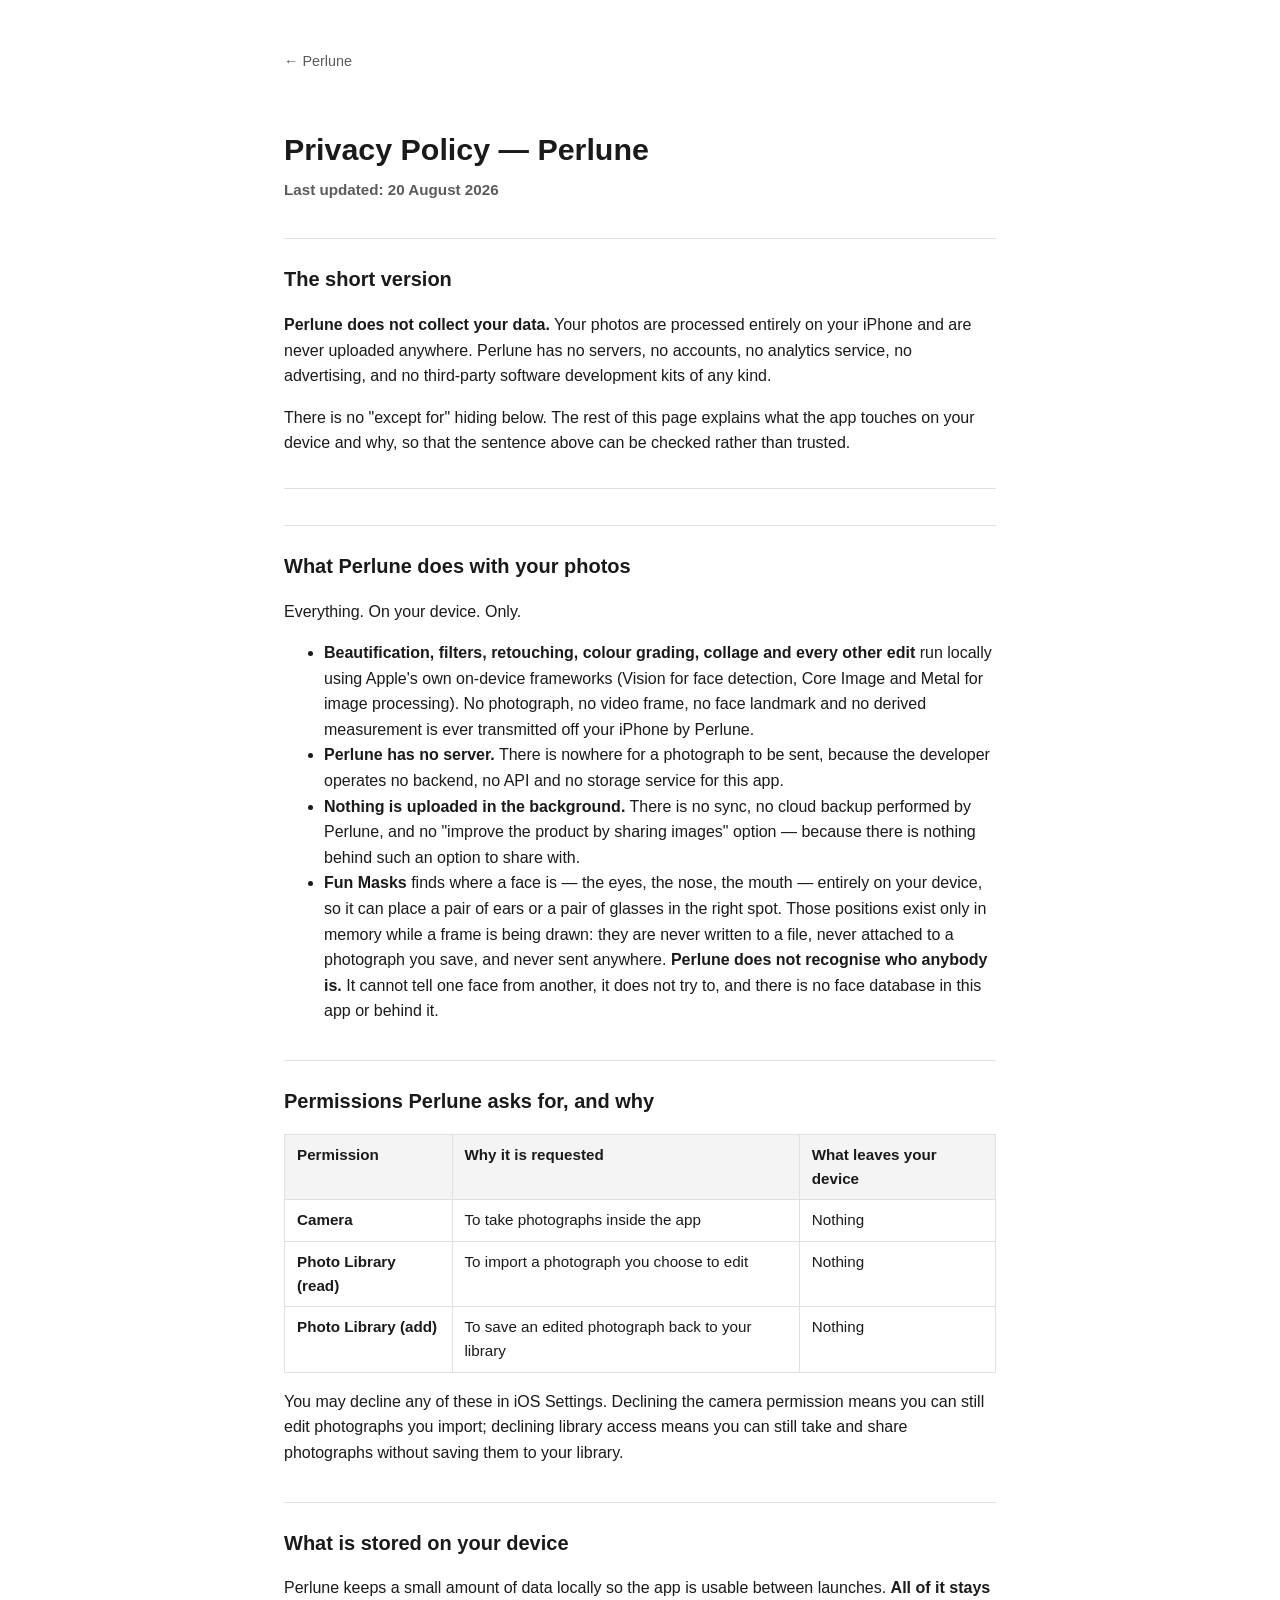
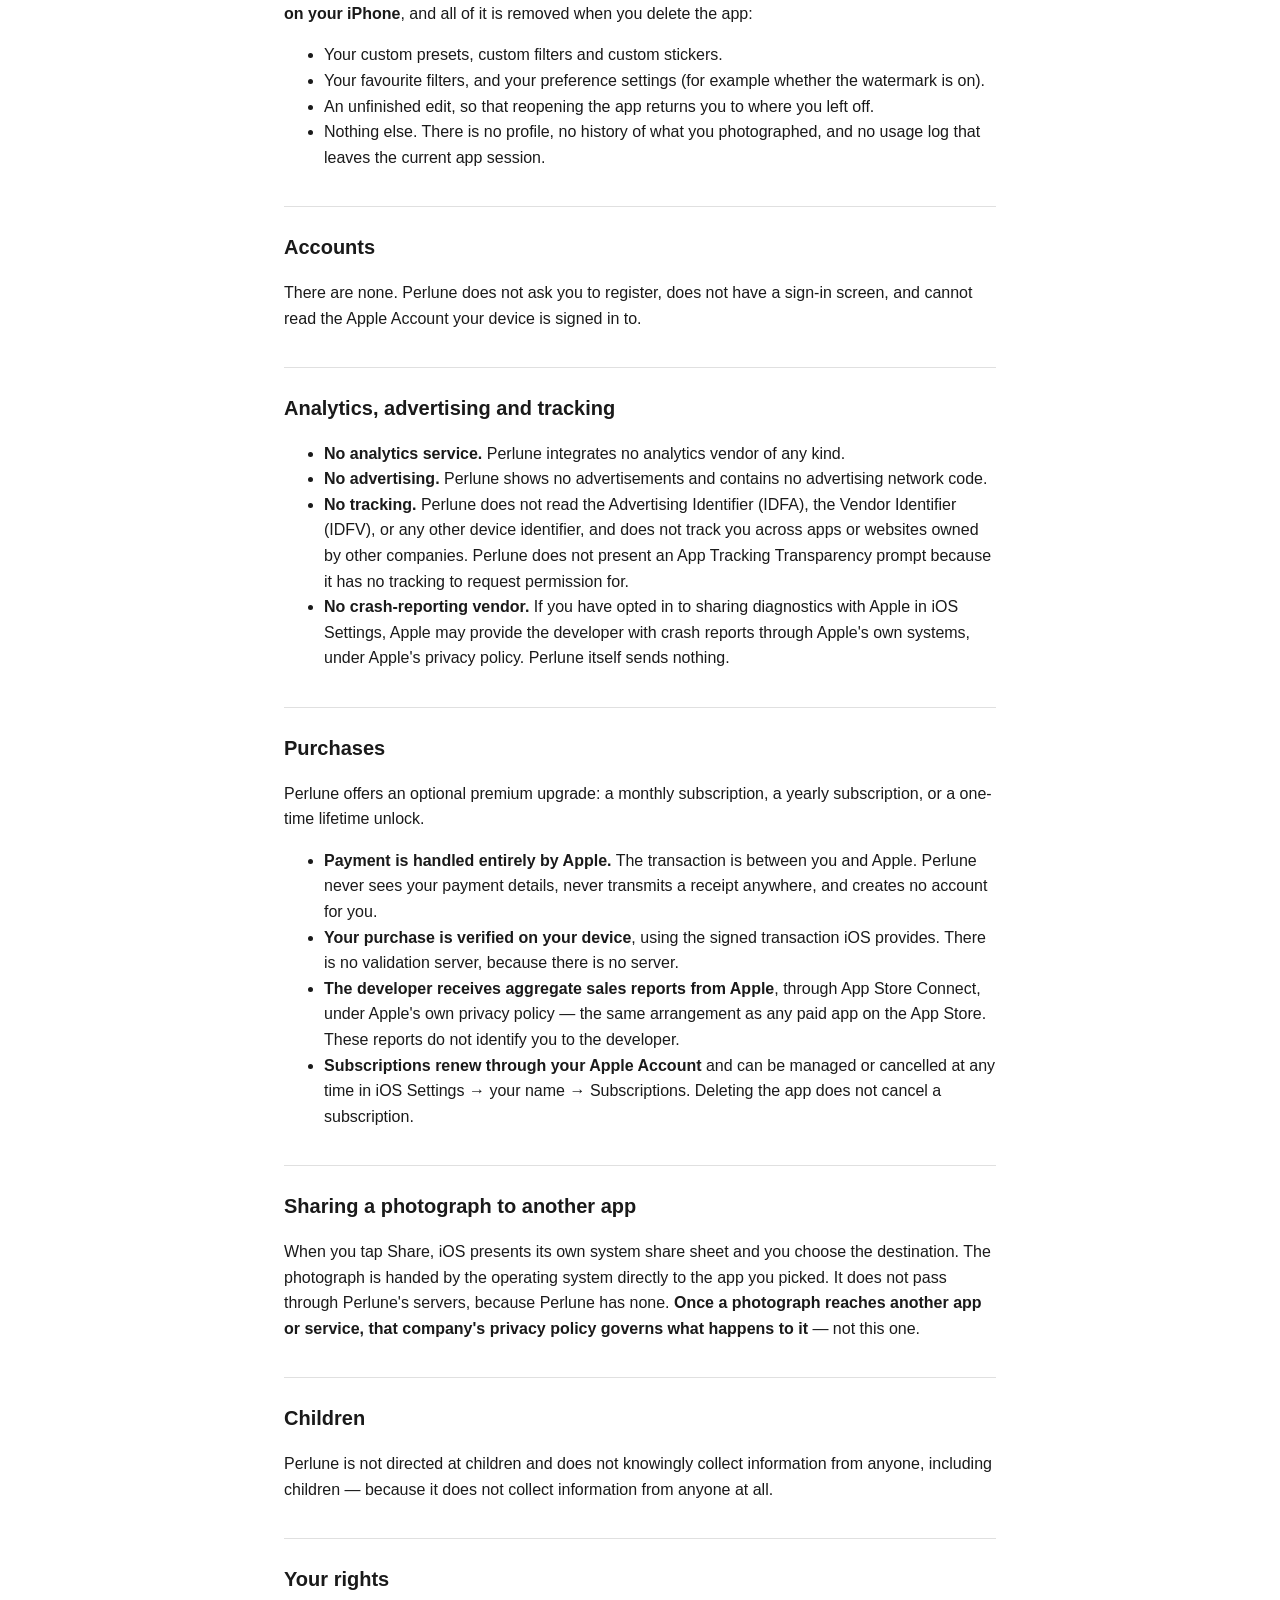
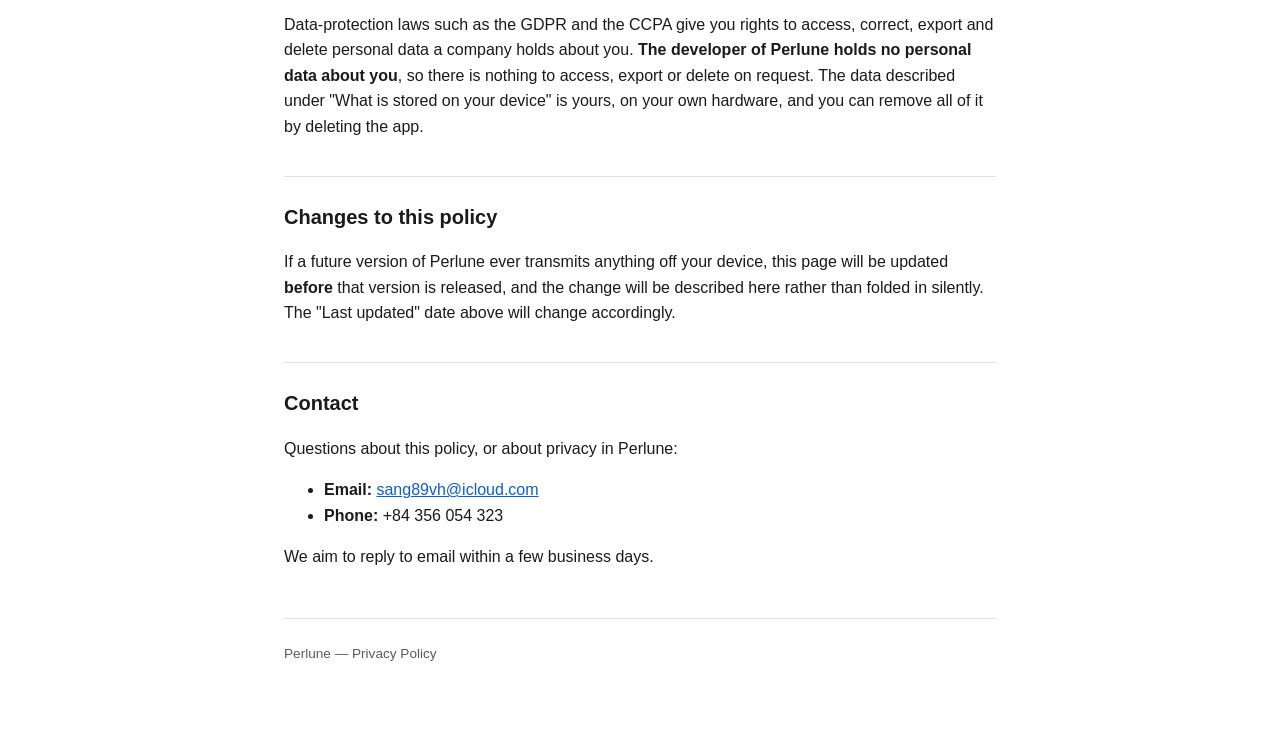
==== privacy-policy.html @ f5c7ffeb "Perlune privacy policy and support pages Static pages for App Store Connect's required Privacy Polic" ====
<!doctype html>
<html lang="en">
<head>
<meta charset="utf-8">
<meta name="viewport" content="width=device-width, initial-scale=1">
<title>Privacy Policy — Perlune</title>
<link rel="stylesheet" href="style.css">
</head>
<body>
<div class="page">
<a class="home-link" href="index.html">&larr; Perlune</a>

<h1>Privacy Policy — Perlune</h1>
<p class="updated"><strong>Last updated: 20 August 2026</strong></p>

<h2>The short version</h2>
<p><strong>Perlune does not collect your data.</strong> Your photos are processed entirely on your iPhone and are
never uploaded anywhere. Perlune has no servers, no accounts, no analytics service, no advertising,
and no third-party software development kits of any kind.</p>
<p>There is no "except for" hiding below. The rest of this page explains what the app touches on your
device and why, so that the sentence above can be checked rather than trusted.</p>

<hr>

<h2>What Perlune does with your photos</h2>
<p>Everything. On your device. Only.</p>
<ul>
<li><strong>Beautification, filters, retouching, colour grading, collage and every other edit</strong> run locally
using Apple's own on-device frameworks (Vision for face detection, Core Image and Metal for image
processing). No photograph, no video frame, no face landmark and no derived measurement is ever
transmitted off your iPhone by Perlune.</li>
<li><strong>Perlune has no server.</strong> There is nowhere for a photograph to be sent, because the developer
operates no backend, no API and no storage service for this app.</li>
<li><strong>Nothing is uploaded in the background.</strong> There is no sync, no cloud backup performed by
Perlune, and no "improve the product by sharing images" option — because there is nothing behind
such an option to share with.</li>
<li><strong>Fun Masks</strong> finds where a face is — the eyes, the nose, the mouth — entirely on your device, so
it can place a pair of ears or a pair of glasses in the right spot. Those positions exist only in
memory while a frame is being drawn: they are never written to a file, never attached to a
photograph you save, and never sent anywhere. <strong>Perlune does not recognise who anybody is.</strong> It
cannot tell one face from another, it does not try to, and there is no face database in this app
or behind it.</li>
</ul>

<h2>Permissions Perlune asks for, and why</h2>
<table>
<thead><tr><th>Permission</th><th>Why it is requested</th><th>What leaves your device</th></tr></thead>
<tbody>
<tr><td><strong>Camera</strong></td><td>To take photographs inside the app</td><td>Nothing</td></tr>
<tr><td><strong>Photo Library (read)</strong></td><td>To import a photograph you choose to edit</td><td>Nothing</td></tr>
<tr><td><strong>Photo Library (add)</strong></td><td>To save an edited photograph back to your library</td><td>Nothing</td></tr>
</tbody>
</table>
<p>You may decline any of these in iOS Settings. Declining the camera permission means you can still
edit photographs you import; declining library access means you can still take and share
photographs without saving them to your library.</p>

<h2>What is stored on your device</h2>
<p>Perlune keeps a small amount of data locally so the app is usable between launches. <strong>All of it
stays on your iPhone</strong>, and all of it is removed when you delete the app:</p>
<ul>
<li>Your custom presets, custom filters and custom stickers.</li>
<li>Your favourite filters, and your preference settings (for example whether the watermark is on).</li>
<li>An unfinished edit, so that reopening the app returns you to where you left off.</li>
<li>Nothing else. There is no profile, no history of what you photographed, and no usage log that
leaves the current app session.</li>
</ul>

<h2>Accounts</h2>
<p>There are none. Perlune does not ask you to register, does not have a sign-in screen, and cannot
read the Apple Account your device is signed in to.</p>

<h2>Analytics, advertising and tracking</h2>
<ul>
<li><strong>No analytics service.</strong> Perlune integrates no analytics vendor of any kind.</li>
<li><strong>No advertising.</strong> Perlune shows no advertisements and contains no advertising network code.</li>
<li><strong>No tracking.</strong> Perlune does not read the Advertising Identifier (IDFA), the Vendor Identifier
(IDFV), or any other device identifier, and does not track you across apps or websites owned by
other companies. Perlune does not present an App Tracking Transparency prompt because it has no
tracking to request permission for.</li>
<li><strong>No crash-reporting vendor.</strong> If you have opted in to sharing diagnostics with Apple in iOS
Settings, Apple may provide the developer with crash reports through Apple's own systems, under
Apple's privacy policy. Perlune itself sends nothing.</li>
</ul>

<h2>Purchases</h2>
<p>Perlune offers an optional premium upgrade: a monthly subscription, a yearly subscription, or a
one-time lifetime unlock.</p>
<ul>
<li><strong>Payment is handled entirely by Apple.</strong> The transaction is between you and Apple. Perlune never
sees your payment details, never transmits a receipt anywhere, and creates no account for you.</li>
<li><strong>Your purchase is verified on your device</strong>, using the signed transaction iOS provides. There is
no validation server, because there is no server.</li>
<li><strong>The developer receives aggregate sales reports from Apple</strong>, through App Store Connect, under
Apple's own privacy policy — the same arrangement as any paid app on the App Store. These reports
do not identify you to the developer.</li>
<li><strong>Subscriptions renew through your Apple Account</strong> and can be managed or cancelled at any time in
iOS Settings → your name → Subscriptions. Deleting the app does not cancel a subscription.</li>
</ul>

<h2>Sharing a photograph to another app</h2>
<p>When you tap Share, iOS presents its own system share sheet and you choose the destination. The
photograph is handed by the operating system directly to the app you picked. It does not pass
through Perlune's servers, because Perlune has none. <strong>Once a photograph reaches another app or
service, that company's privacy policy governs what happens to it</strong> — not this one.</p>

<h2>Children</h2>
<p>Perlune is not directed at children and does not knowingly collect information from anyone,
including children — because it does not collect information from anyone at all.</p>

<h2>Your rights</h2>
<p>Data-protection laws such as the GDPR and the CCPA give you rights to access, correct, export and
delete personal data a company holds about you. <strong>The developer of Perlune holds no personal data
about you</strong>, so there is nothing to access, export or delete on request. The data described under
"What is stored on your device" is yours, on your own hardware, and you can remove all of it by
deleting the app.</p>

<h2>Changes to this policy</h2>
<p>If a future version of Perlune ever transmits anything off your device, this page will be updated
<strong>before</strong> that version is released, and the change will be described here rather than folded in
silently. The "Last updated" date above will change accordingly.</p>

<h2>Contact</h2>
<p>Questions about this policy, or about privacy in Perlune:</p>
<ul>
<li><strong>Email:</strong> <a href="mailto:sang89vh@icloud.com">sang89vh@icloud.com</a></li>
<li><strong>Phone:</strong> +84 356 054 323</li>
</ul>
<p>We aim to reply to email within a few business days.</p>

<footer>Perlune — Privacy Policy</footer>
</div>
</body>
</html>
---- style.css ----
:root {
  color-scheme: light dark;
  --bg: #ffffff;
  --fg: #1a1a1a;
  --muted: #5b5b5b;
  --border: #e0e0e0;
  --link: #0a5fd6;
  --table-head: #f4f4f4;
}

@media (prefers-color-scheme: dark) {
  :root {
    --bg: #14151a;
    --fg: #eaeaea;
    --muted: #a8a8a8;
    --border: #33343a;
    --link: #7fb2ff;
    --table-head: #1e2027;
  }
}

* { box-sizing: border-box; }

body {
  margin: 0;
  background: var(--bg);
  color: var(--fg);
  font-family: -apple-system, BlinkMacSystemFont, "Segoe UI", Roboto, Helvetica, Arial, sans-serif;
  line-height: 1.6;
}

.page {
  max-width: 760px;
  margin: 0 auto;
  padding: 3rem 1.5rem 5rem;
}

h1 { font-size: 1.9rem; margin-bottom: 0.25rem; }
h2 { font-size: 1.25rem; margin-top: 2.25rem; border-top: 1px solid var(--border); padding-top: 1.5rem; }
h1 + p.updated { color: var(--muted); margin-top: 0; font-size: 0.95rem; }

a { color: var(--link); }

table {
  border-collapse: collapse;
  width: 100%;
  margin: 1rem 0;
}
th, td {
  border: 1px solid var(--border);
  padding: 0.5rem 0.75rem;
  text-align: left;
  vertical-align: top;
  font-size: 0.95rem;
}
th { background: var(--table-head); }

hr { border: none; border-top: 1px solid var(--border); margin: 2rem 0; }

.home-link {
  display: inline-block;
  margin-bottom: 2rem;
  font-size: 0.9rem;
  color: var(--muted);
  text-decoration: none;
}
.home-link:hover { color: var(--link); }

footer {
  margin-top: 3rem;
  padding-top: 1.5rem;
  border-top: 1px solid var(--border);
  color: var(--muted);
  font-size: 0.85rem;
}
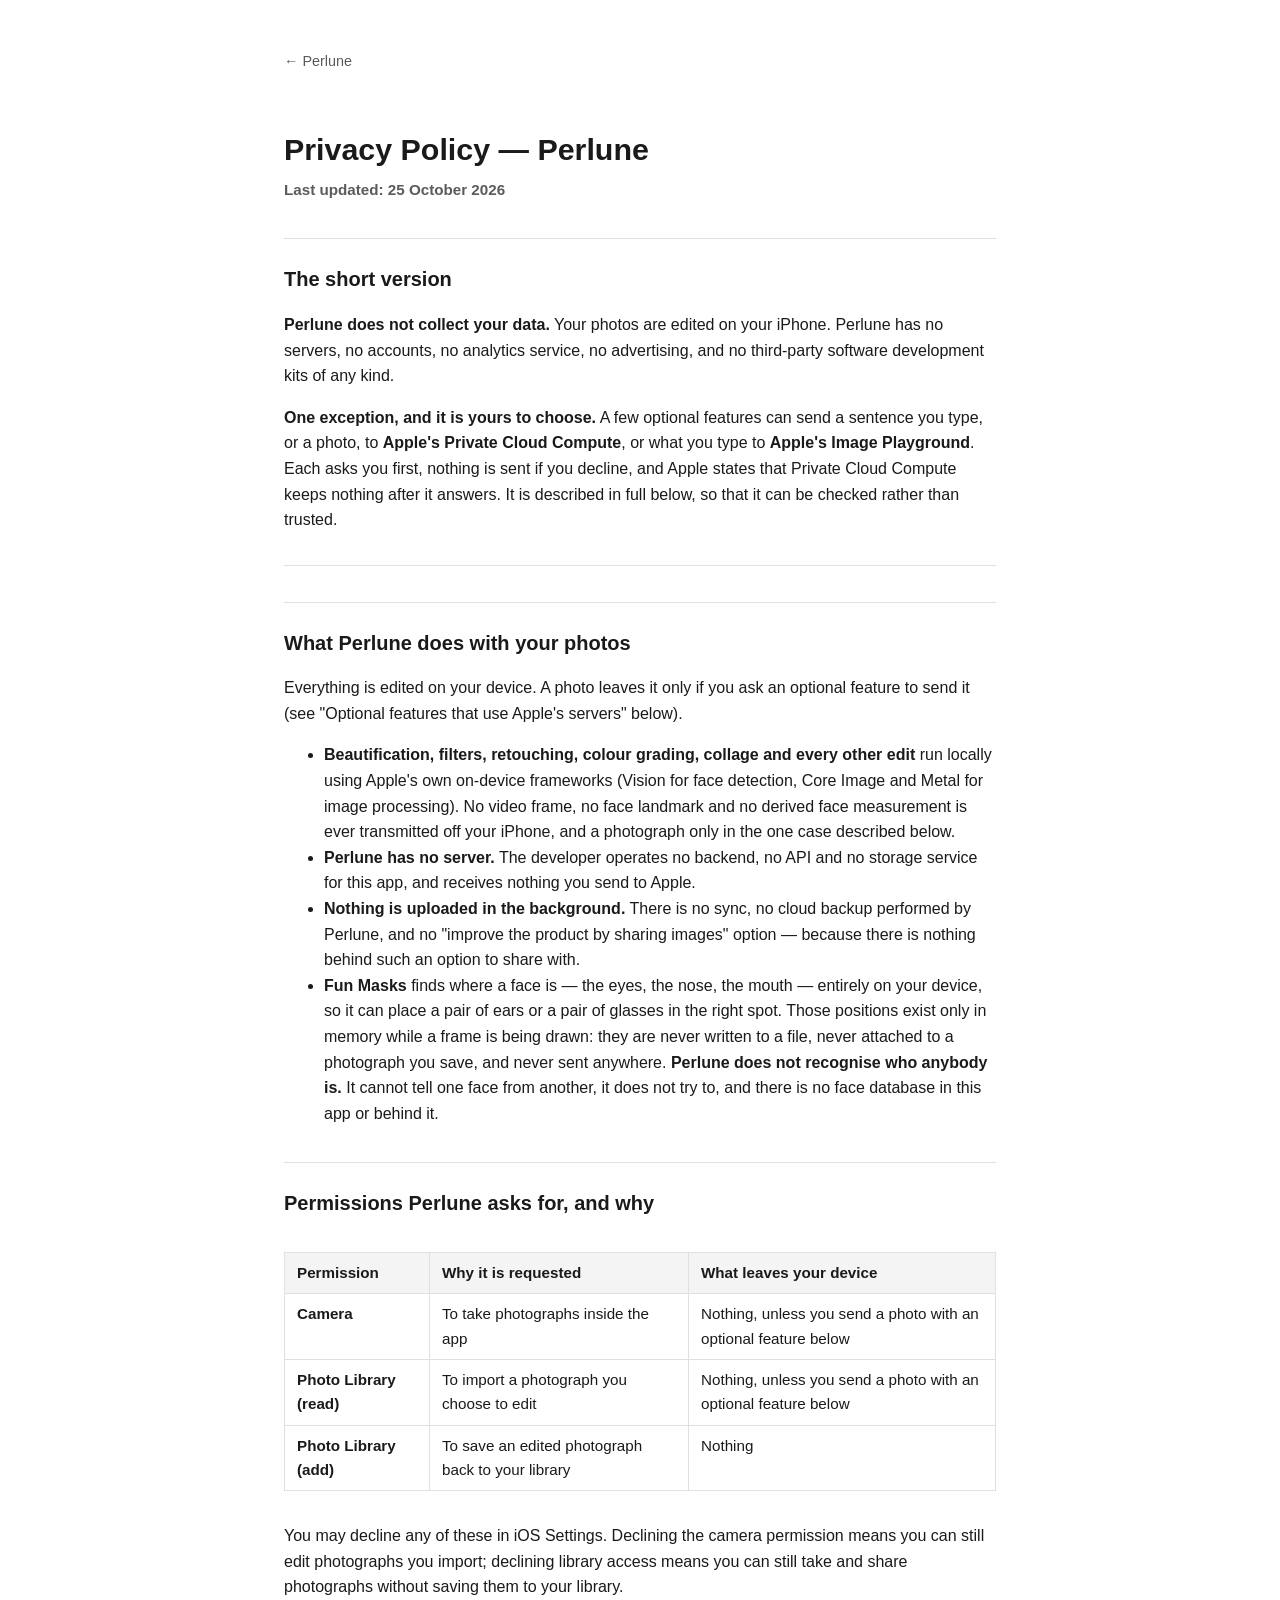
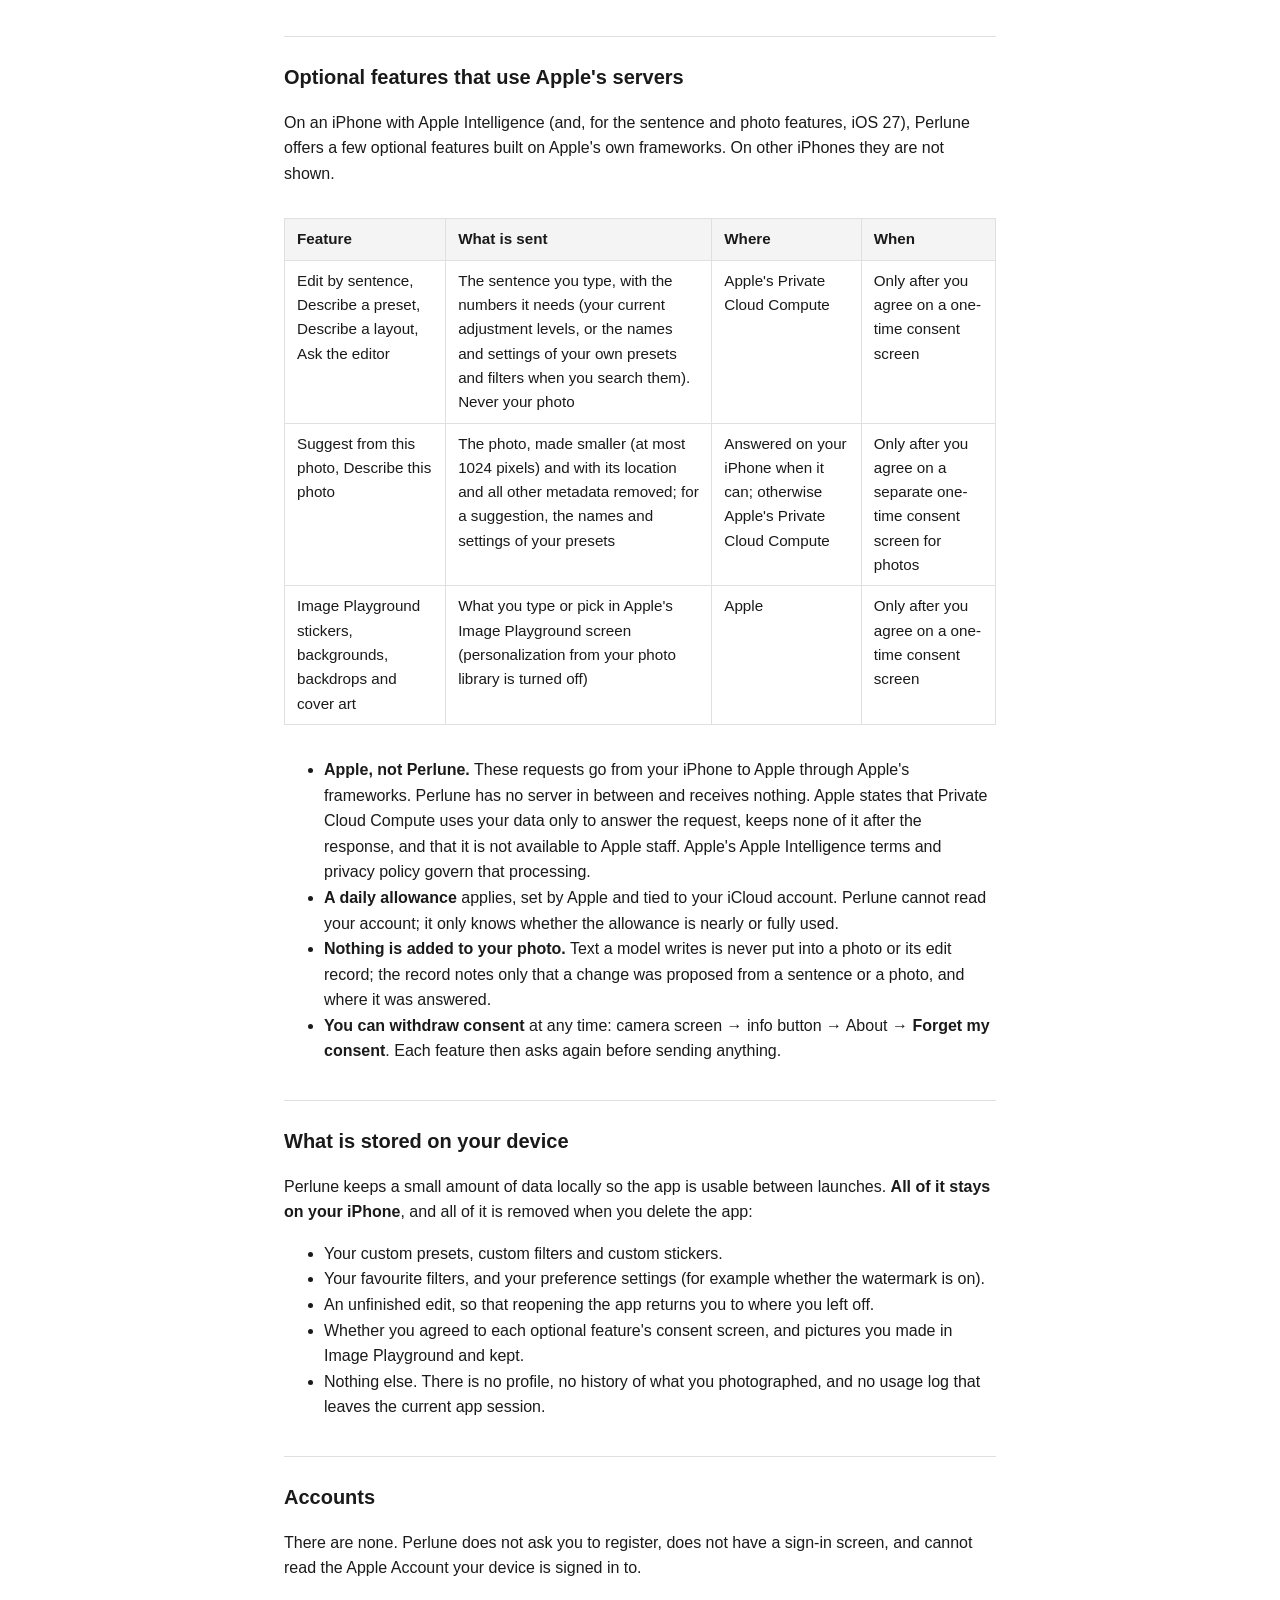
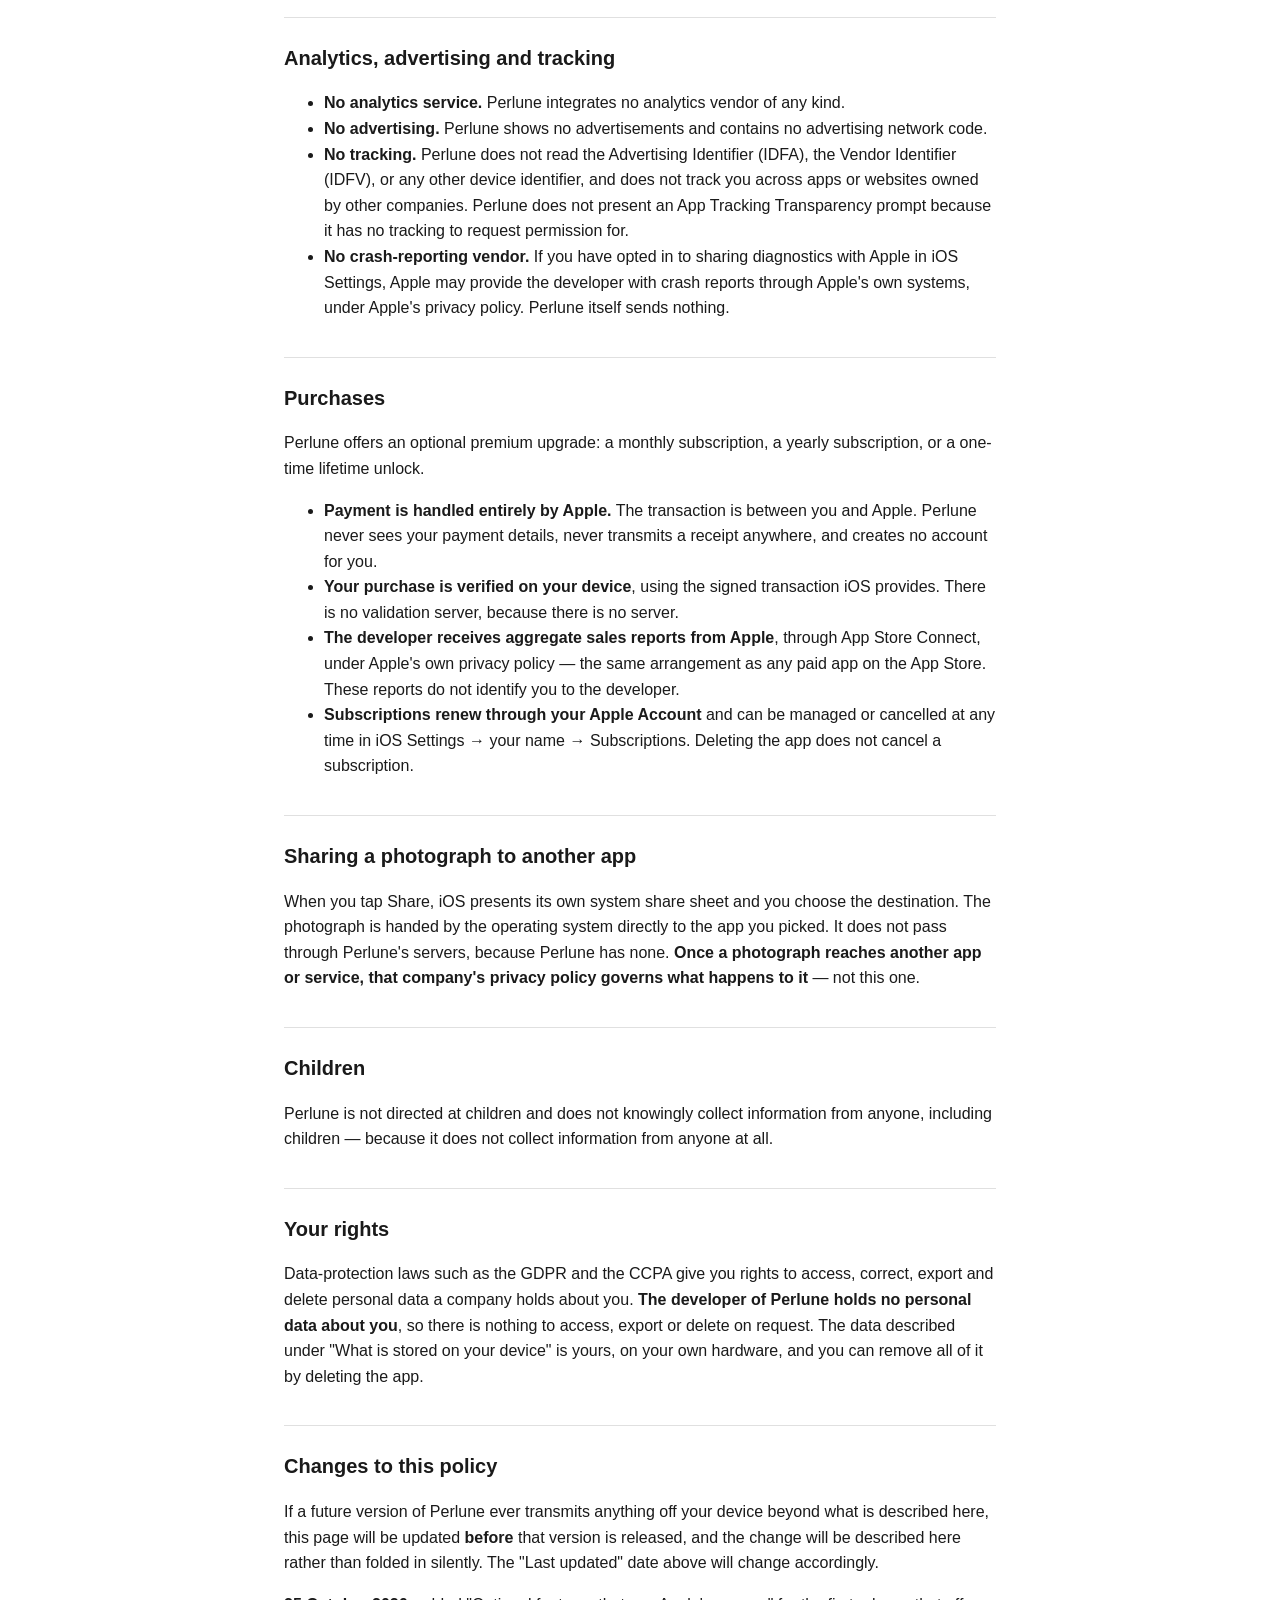
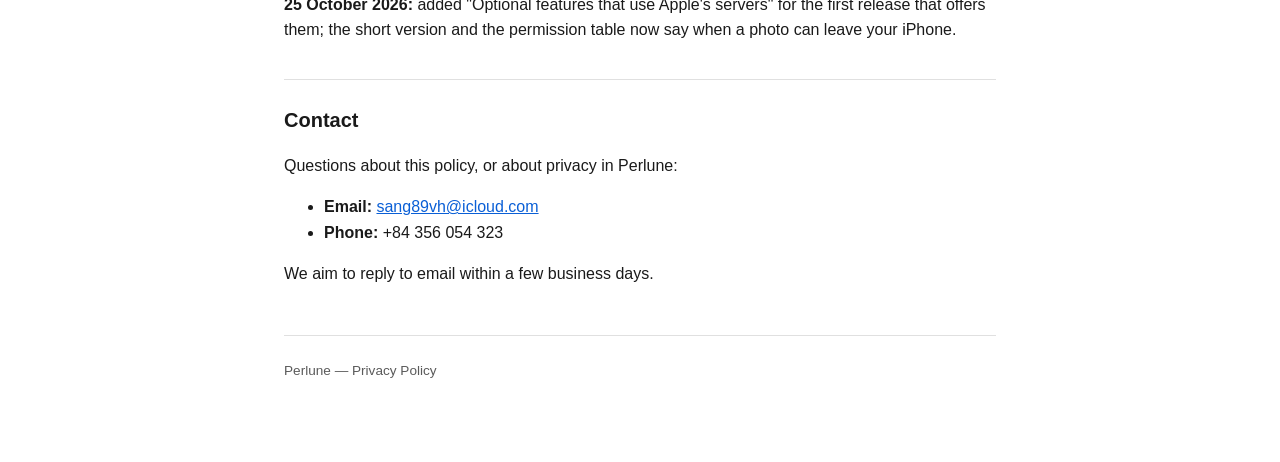
==== commit 27342a45: "Describe the optional Apple Private Cloud Compute features Privacy policy and support pages transcri" ====
--- a/privacy-policy.html
+++ b/privacy-policy.html
@@ -11,115 +11,78 @@
 <a class="home-link" href="index.html">&larr; Perlune</a>
 
 <h1>Privacy Policy — Perlune</h1>
-<p class="updated"><strong>Last updated: 20 August 2026</strong></p>
-
+<p class="updated"><strong>Last updated: 25 October 2026</strong></p>
 <h2>The short version</h2>
-<p><strong>Perlune does not collect your data.</strong> Your photos are processed entirely on your iPhone and are
-never uploaded anywhere. Perlune has no servers, no accounts, no analytics service, no advertising,
-and no third-party software development kits of any kind.</p>
-<p>There is no "except for" hiding below. The rest of this page explains what the app touches on your
-device and why, so that the sentence above can be checked rather than trusted.</p>
-
+<p><strong>Perlune does not collect your data.</strong> Your photos are edited on your iPhone. Perlune has no servers, no accounts, no analytics service, no advertising, and no third-party software development kits of any kind.</p>
+<p><strong>One exception, and it is yours to choose.</strong> A few optional features can send a sentence you type, or a photo, to <strong>Apple's Private Cloud Compute</strong>, or what you type to <strong>Apple's Image Playground</strong>. Each asks you first, nothing is sent if you decline, and Apple states that Private Cloud Compute keeps nothing after it answers. It is described in full below, so that it can be checked rather than trusted.</p>
 <hr>
-
 <h2>What Perlune does with your photos</h2>
-<p>Everything. On your device. Only.</p>
+<p>Everything is edited on your device. A photo leaves it only if you ask an optional feature to send it (see "Optional features that use Apple's servers" below).</p>
 <ul>
-<li><strong>Beautification, filters, retouching, colour grading, collage and every other edit</strong> run locally
-using Apple's own on-device frameworks (Vision for face detection, Core Image and Metal for image
-processing). No photograph, no video frame, no face landmark and no derived measurement is ever
-transmitted off your iPhone by Perlune.</li>
-<li><strong>Perlune has no server.</strong> There is nowhere for a photograph to be sent, because the developer
-operates no backend, no API and no storage service for this app.</li>
-<li><strong>Nothing is uploaded in the background.</strong> There is no sync, no cloud backup performed by
-Perlune, and no "improve the product by sharing images" option — because there is nothing behind
-such an option to share with.</li>
-<li><strong>Fun Masks</strong> finds where a face is — the eyes, the nose, the mouth — entirely on your device, so
-it can place a pair of ears or a pair of glasses in the right spot. Those positions exist only in
-memory while a frame is being drawn: they are never written to a file, never attached to a
-photograph you save, and never sent anywhere. <strong>Perlune does not recognise who anybody is.</strong> It
-cannot tell one face from another, it does not try to, and there is no face database in this app
-or behind it.</li>
+<li><strong>Beautification, filters, retouching, colour grading, collage and every other edit</strong> run locally using Apple's own on-device frameworks (Vision for face detection, Core Image and Metal for image processing). No video frame, no face landmark and no derived face measurement is ever transmitted off your iPhone, and a photograph only in the one case described below.</li>
+<li><strong>Perlune has no server.</strong> The developer operates no backend, no API and no storage service for this app, and receives nothing you send to Apple.</li>
+<li><strong>Nothing is uploaded in the background.</strong> There is no sync, no cloud backup performed by Perlune, and no "improve the product by sharing images" option — because there is nothing behind such an option to share with.</li>
+<li><strong>Fun Masks</strong> finds where a face is — the eyes, the nose, the mouth — entirely on your device, so it can place a pair of ears or a pair of glasses in the right spot. Those positions exist only in memory while a frame is being drawn: they are never written to a file, never attached to a photograph you save, and never sent anywhere. <strong>Perlune does not recognise who anybody is.</strong> It cannot tell one face from another, it does not try to, and there is no face database in this app or behind it.</li>
 </ul>
-
 <h2>Permissions Perlune asks for, and why</h2>
-<table>
+<div class="table-wrap"><table>
 <thead><tr><th>Permission</th><th>Why it is requested</th><th>What leaves your device</th></tr></thead>
 <tbody>
-<tr><td><strong>Camera</strong></td><td>To take photographs inside the app</td><td>Nothing</td></tr>
-<tr><td><strong>Photo Library (read)</strong></td><td>To import a photograph you choose to edit</td><td>Nothing</td></tr>
+<tr><td><strong>Camera</strong></td><td>To take photographs inside the app</td><td>Nothing, unless you send a photo with an optional feature below</td></tr>
+<tr><td><strong>Photo Library (read)</strong></td><td>To import a photograph you choose to edit</td><td>Nothing, unless you send a photo with an optional feature below</td></tr>
 <tr><td><strong>Photo Library (add)</strong></td><td>To save an edited photograph back to your library</td><td>Nothing</td></tr>
-</tbody>
-</table>
-<p>You may decline any of these in iOS Settings. Declining the camera permission means you can still
-edit photographs you import; declining library access means you can still take and share
-photographs without saving them to your library.</p>
-
+</tbody></table></div>
+<p>You may decline any of these in iOS Settings. Declining the camera permission means you can still edit photographs you import; declining library access means you can still take and share photographs without saving them to your library.</p>
+<h2>Optional features that use Apple's servers</h2>
+<p>On an iPhone with Apple Intelligence (and, for the sentence and photo features, iOS 27), Perlune offers a few optional features built on Apple's own frameworks. On other iPhones they are not shown.</p>
+<div class="table-wrap"><table>
+<thead><tr><th>Feature</th><th>What is sent</th><th>Where</th><th>When</th></tr></thead>
+<tbody>
+<tr><td>Edit by sentence, Describe a preset, Describe a layout, Ask the editor</td><td>The sentence you type, with the numbers it needs (your current adjustment levels, or the names and settings of your own presets and filters when you search them). Never your photo</td><td>Apple's Private Cloud Compute</td><td>Only after you agree on a one-time consent screen</td></tr>
+<tr><td>Suggest from this photo, Describe this photo</td><td>The photo, made smaller (at most 1024 pixels) and with its location and all other metadata removed; for a suggestion, the names and settings of your presets</td><td>Answered on your iPhone when it can; otherwise Apple's Private Cloud Compute</td><td>Only after you agree on a separate one-time consent screen for photos</td></tr>
+<tr><td>Image Playground stickers, backgrounds, backdrops and cover art</td><td>What you type or pick in Apple's Image Playground screen (personalization from your photo library is turned off)</td><td>Apple</td><td>Only after you agree on a one-time consent screen</td></tr>
+</tbody></table></div>
+<ul>
+<li><strong>Apple, not Perlune.</strong> These requests go from your iPhone to Apple through Apple's frameworks. Perlune has no server in between and receives nothing. Apple states that Private Cloud Compute uses your data only to answer the request, keeps none of it after the response, and that it is not available to Apple staff. Apple's Apple Intelligence terms and privacy policy govern that processing.</li>
+<li><strong>A daily allowance</strong> applies, set by Apple and tied to your iCloud account. Perlune cannot read your account; it only knows whether the allowance is nearly or fully used.</li>
+<li><strong>Nothing is added to your photo.</strong> Text a model writes is never put into a photo or its edit record; the record notes only that a change was proposed from a sentence or a photo, and where it was answered.</li>
+<li><strong>You can withdraw consent</strong> at any time: camera screen → info button → About → <strong>Forget my consent</strong>. Each feature then asks again before sending anything.</li>
+</ul>
 <h2>What is stored on your device</h2>
-<p>Perlune keeps a small amount of data locally so the app is usable between launches. <strong>All of it
-stays on your iPhone</strong>, and all of it is removed when you delete the app:</p>
+<p>Perlune keeps a small amount of data locally so the app is usable between launches. <strong>All of it stays on your iPhone</strong>, and all of it is removed when you delete the app:</p>
 <ul>
 <li>Your custom presets, custom filters and custom stickers.</li>
 <li>Your favourite filters, and your preference settings (for example whether the watermark is on).</li>
 <li>An unfinished edit, so that reopening the app returns you to where you left off.</li>
-<li>Nothing else. There is no profile, no history of what you photographed, and no usage log that
-leaves the current app session.</li>
+<li>Whether you agreed to each optional feature's consent screen, and pictures you made in Image Playground and kept.</li>
+<li>Nothing else. There is no profile, no history of what you photographed, and no usage log that leaves the current app session.</li>
 </ul>
-
 <h2>Accounts</h2>
-<p>There are none. Perlune does not ask you to register, does not have a sign-in screen, and cannot
-read the Apple Account your device is signed in to.</p>
-
+<p>There are none. Perlune does not ask you to register, does not have a sign-in screen, and cannot read the Apple Account your device is signed in to.</p>
 <h2>Analytics, advertising and tracking</h2>
 <ul>
 <li><strong>No analytics service.</strong> Perlune integrates no analytics vendor of any kind.</li>
 <li><strong>No advertising.</strong> Perlune shows no advertisements and contains no advertising network code.</li>
-<li><strong>No tracking.</strong> Perlune does not read the Advertising Identifier (IDFA), the Vendor Identifier
-(IDFV), or any other device identifier, and does not track you across apps or websites owned by
-other companies. Perlune does not present an App Tracking Transparency prompt because it has no
-tracking to request permission for.</li>
-<li><strong>No crash-reporting vendor.</strong> If you have opted in to sharing diagnostics with Apple in iOS
-Settings, Apple may provide the developer with crash reports through Apple's own systems, under
-Apple's privacy policy. Perlune itself sends nothing.</li>
+<li><strong>No tracking.</strong> Perlune does not read the Advertising Identifier (IDFA), the Vendor Identifier (IDFV), or any other device identifier, and does not track you across apps or websites owned by other companies. Perlune does not present an App Tracking Transparency prompt because it has no tracking to request permission for.</li>
+<li><strong>No crash-reporting vendor.</strong> If you have opted in to sharing diagnostics with Apple in iOS Settings, Apple may provide the developer with crash reports through Apple's own systems, under Apple's privacy policy. Perlune itself sends nothing.</li>
 </ul>
-
 <h2>Purchases</h2>
-<p>Perlune offers an optional premium upgrade: a monthly subscription, a yearly subscription, or a
-one-time lifetime unlock.</p>
+<p>Perlune offers an optional premium upgrade: a monthly subscription, a yearly subscription, or a one-time lifetime unlock.</p>
 <ul>
-<li><strong>Payment is handled entirely by Apple.</strong> The transaction is between you and Apple. Perlune never
-sees your payment details, never transmits a receipt anywhere, and creates no account for you.</li>
-<li><strong>Your purchase is verified on your device</strong>, using the signed transaction iOS provides. There is
-no validation server, because there is no server.</li>
-<li><strong>The developer receives aggregate sales reports from Apple</strong>, through App Store Connect, under
-Apple's own privacy policy — the same arrangement as any paid app on the App Store. These reports
-do not identify you to the developer.</li>
-<li><strong>Subscriptions renew through your Apple Account</strong> and can be managed or cancelled at any time in
-iOS Settings → your name → Subscriptions. Deleting the app does not cancel a subscription.</li>
+<li><strong>Payment is handled entirely by Apple.</strong> The transaction is between you and Apple. Perlune never sees your payment details, never transmits a receipt anywhere, and creates no account for you.</li>
+<li><strong>Your purchase is verified on your device</strong>, using the signed transaction iOS provides. There is no validation server, because there is no server.</li>
+<li><strong>The developer receives aggregate sales reports from Apple</strong>, through App Store Connect, under Apple's own privacy policy — the same arrangement as any paid app on the App Store. These reports do not identify you to the developer.</li>
+<li><strong>Subscriptions renew through your Apple Account</strong> and can be managed or cancelled at any time in iOS Settings → your name → Subscriptions. Deleting the app does not cancel a subscription.</li>
 </ul>
-
 <h2>Sharing a photograph to another app</h2>
-<p>When you tap Share, iOS presents its own system share sheet and you choose the destination. The
-photograph is handed by the operating system directly to the app you picked. It does not pass
-through Perlune's servers, because Perlune has none. <strong>Once a photograph reaches another app or
-service, that company's privacy policy governs what happens to it</strong> — not this one.</p>
-
+<p>When you tap Share, iOS presents its own system share sheet and you choose the destination. The photograph is handed by the operating system directly to the app you picked. It does not pass through Perlune's servers, because Perlune has none. <strong>Once a photograph reaches another app or service, that company's privacy policy governs what happens to it</strong> — not this one.</p>
 <h2>Children</h2>
-<p>Perlune is not directed at children and does not knowingly collect information from anyone,
-including children — because it does not collect information from anyone at all.</p>
-
+<p>Perlune is not directed at children and does not knowingly collect information from anyone, including children — because it does not collect information from anyone at all.</p>
 <h2>Your rights</h2>
-<p>Data-protection laws such as the GDPR and the CCPA give you rights to access, correct, export and
-delete personal data a company holds about you. <strong>The developer of Perlune holds no personal data
-about you</strong>, so there is nothing to access, export or delete on request. The data described under
-"What is stored on your device" is yours, on your own hardware, and you can remove all of it by
-deleting the app.</p>
-
+<p>Data-protection laws such as the GDPR and the CCPA give you rights to access, correct, export and delete personal data a company holds about you. <strong>The developer of Perlune holds no personal data about you</strong>, so there is nothing to access, export or delete on request. The data described under "What is stored on your device" is yours, on your own hardware, and you can remove all of it by deleting the app.</p>
 <h2>Changes to this policy</h2>
-<p>If a future version of Perlune ever transmits anything off your device, this page will be updated
-<strong>before</strong> that version is released, and the change will be described here rather than folded in
-silently. The "Last updated" date above will change accordingly.</p>
-
+<p>If a future version of Perlune ever transmits anything off your device beyond what is described here, this page will be updated <strong>before</strong> that version is released, and the change will be described here rather than folded in silently. The "Last updated" date above will change accordingly.</p>
+<p><strong>25 October 2026:</strong> added "Optional features that use Apple's servers" for the first release that offers them; the short version and the permission table now say when a photo can leave your iPhone.</p>
 <h2>Contact</h2>
 <p>Questions about this policy, or about privacy in Perlune:</p>
 <ul>
--- a/style.css
+++ b/style.css
@@ -73,3 +73,6 @@
   color: var(--muted);
   font-size: 0.85rem;
 }
+
+.table-wrap { overflow-x: auto; }
+code { font-size: 0.9em; }
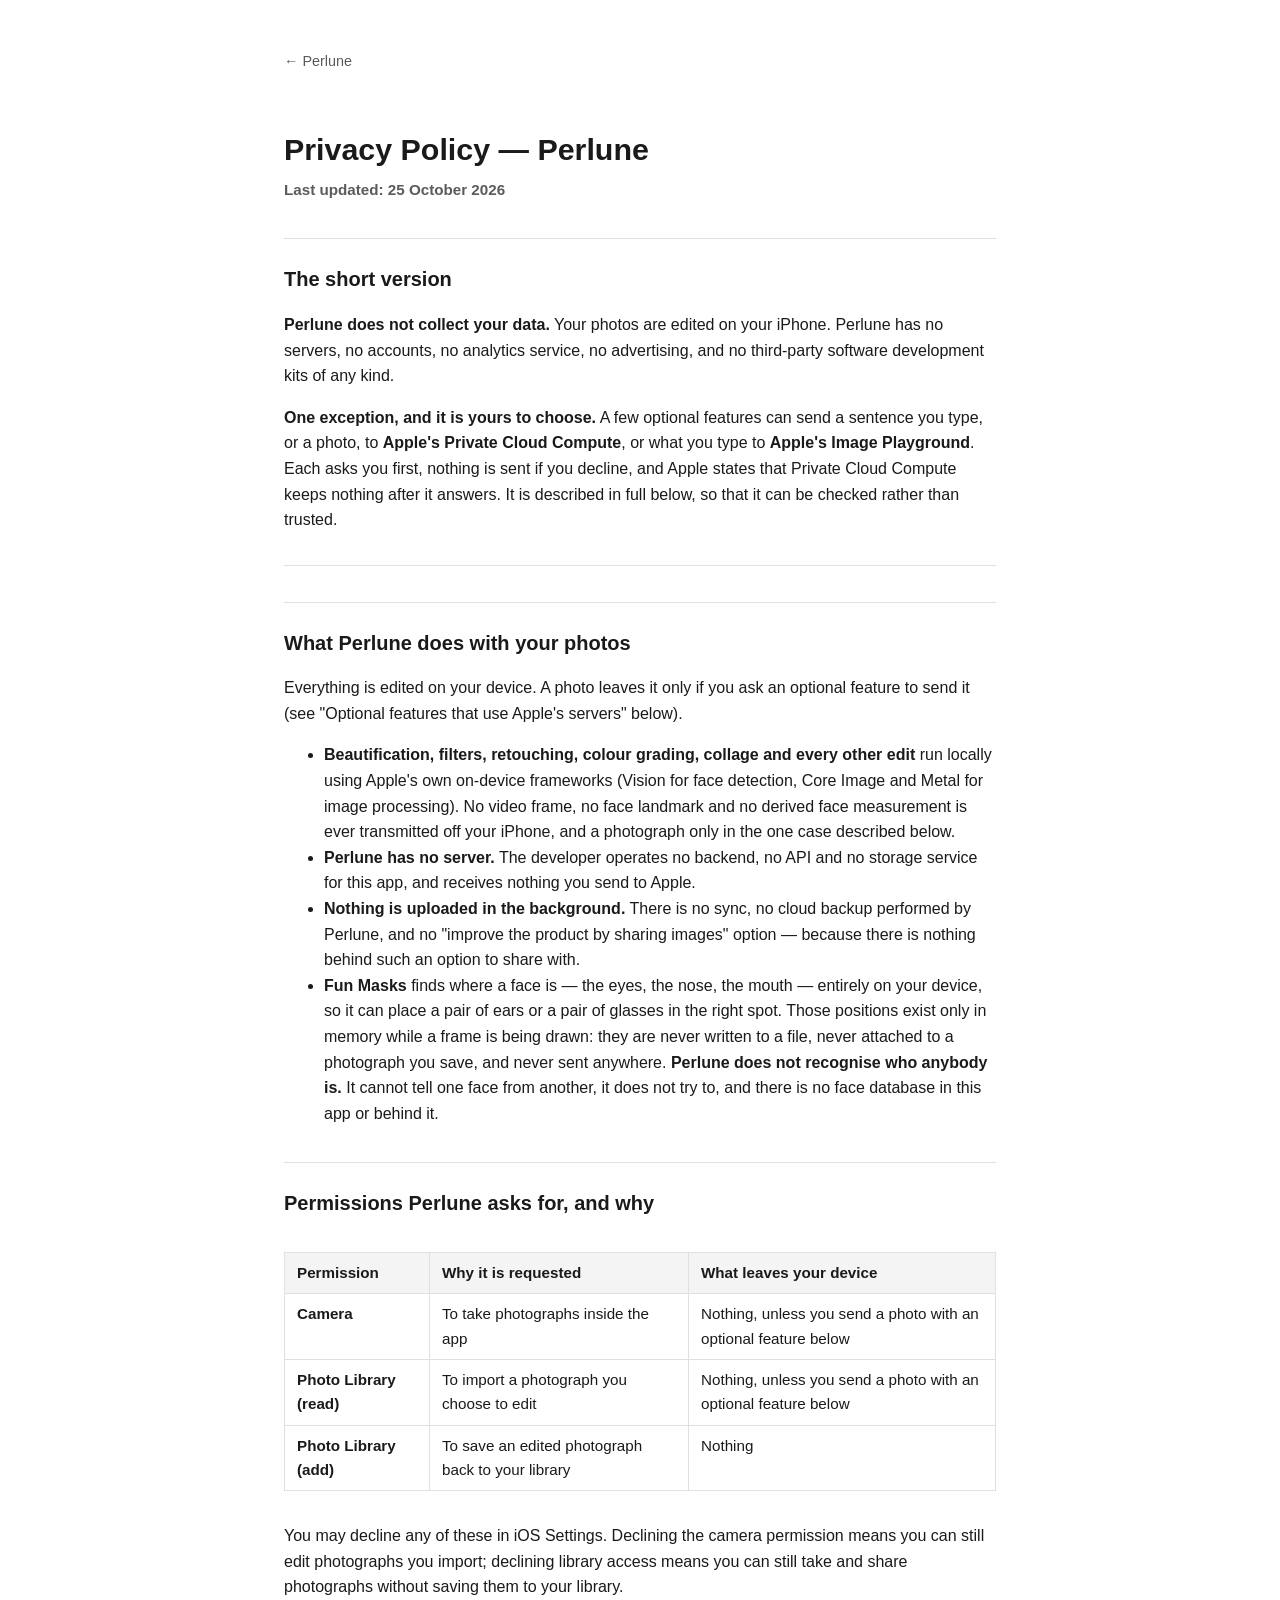
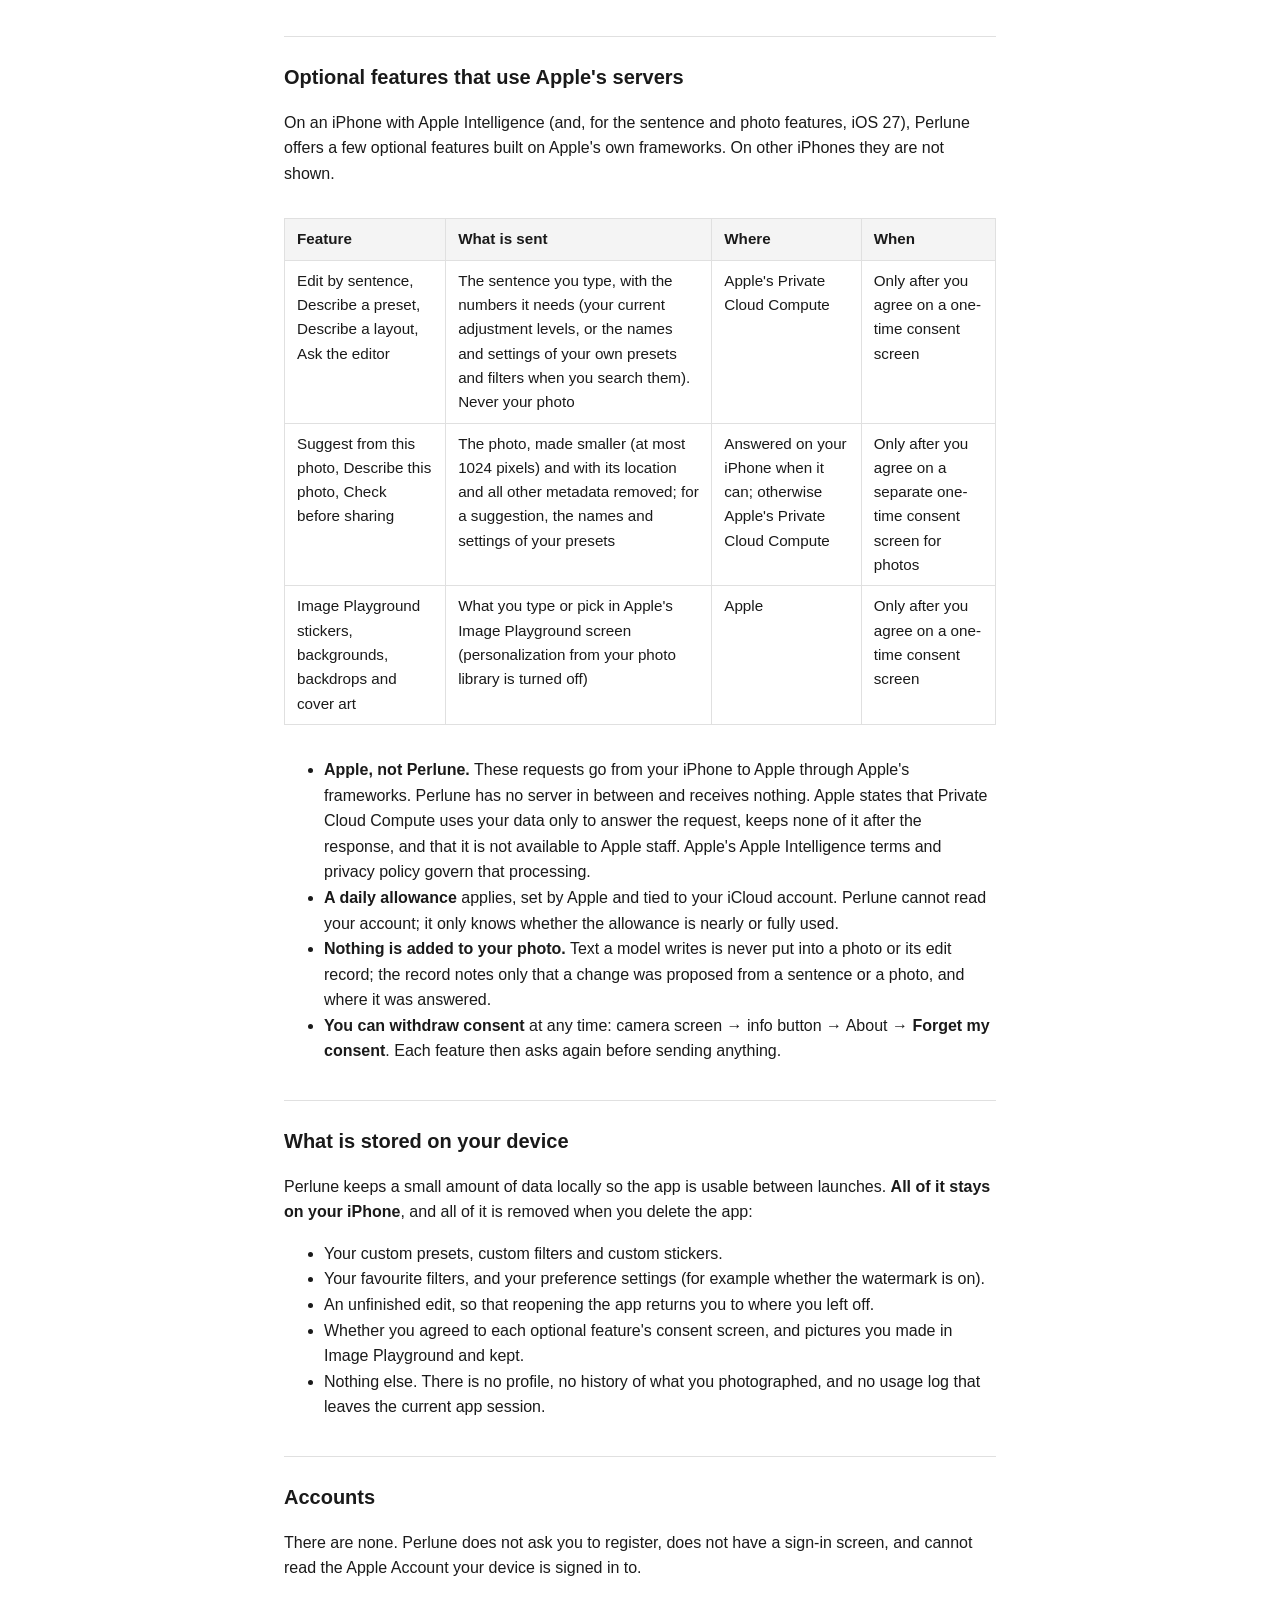
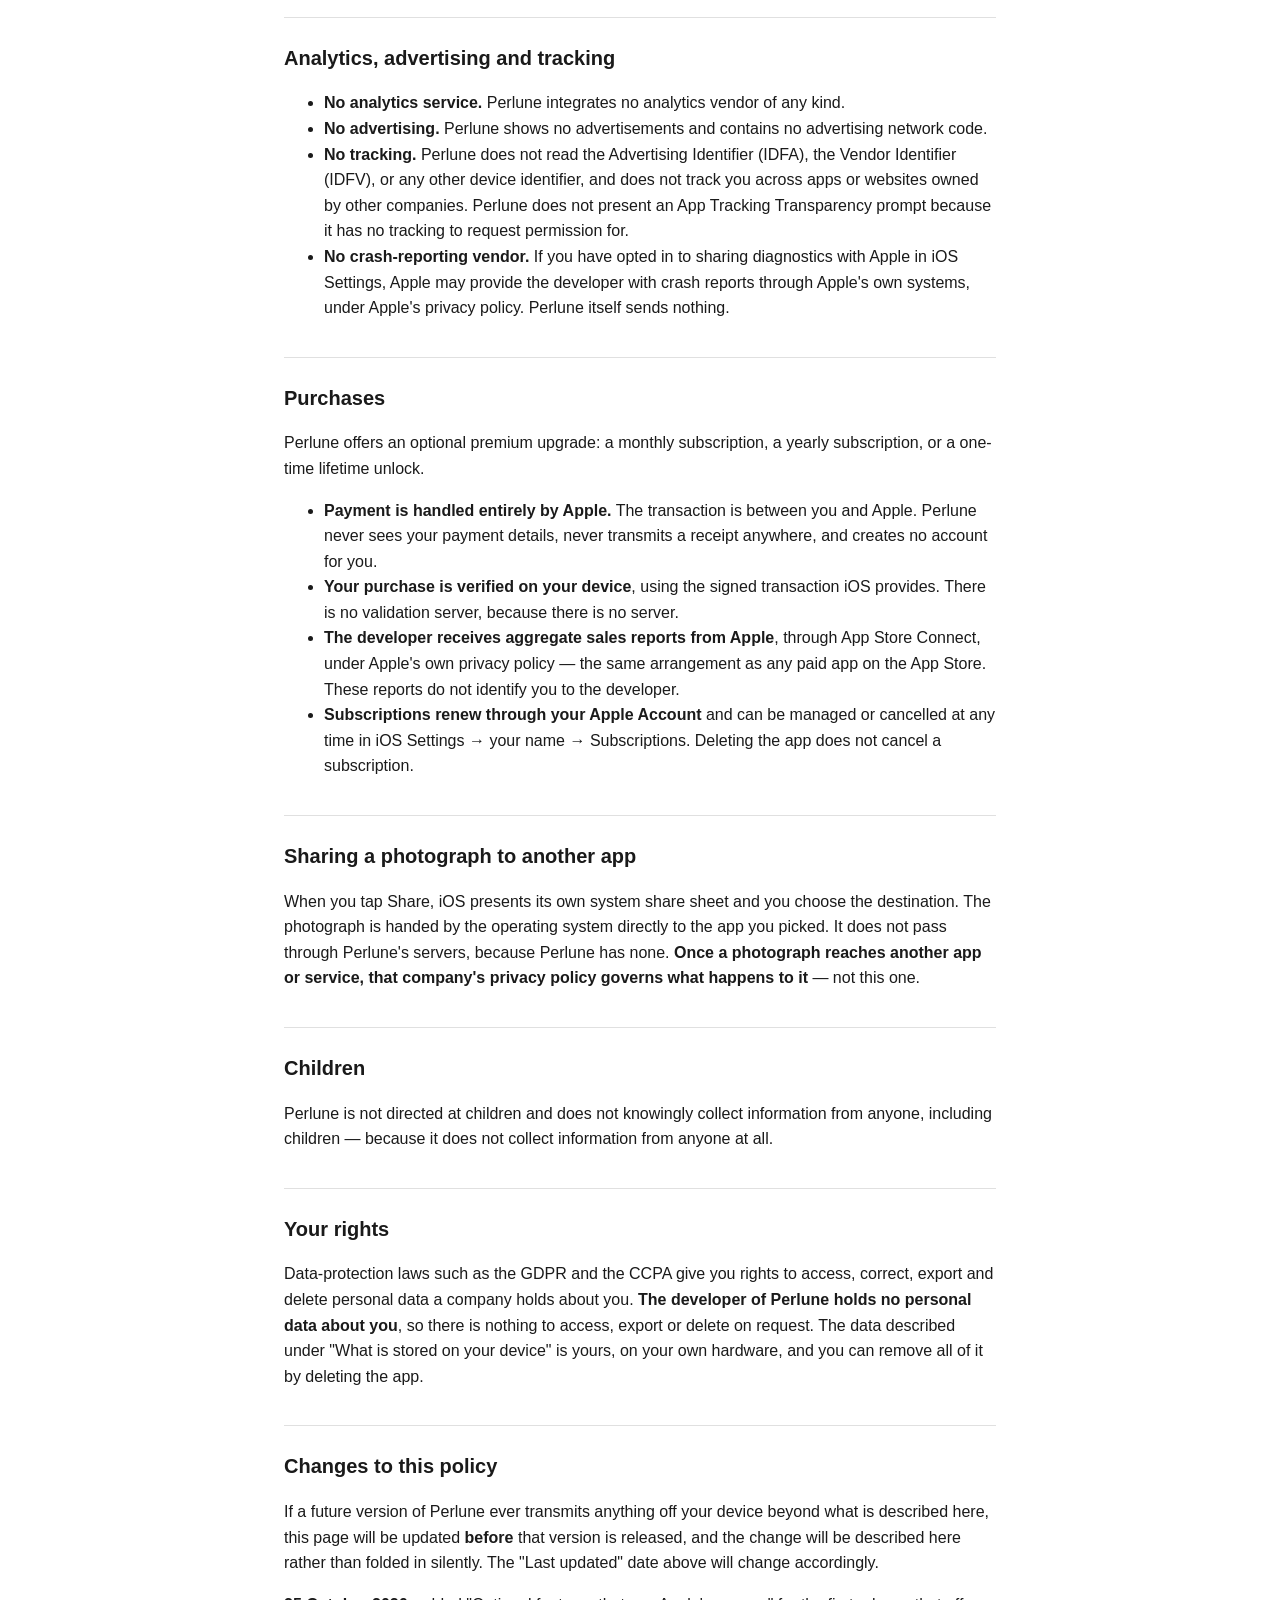
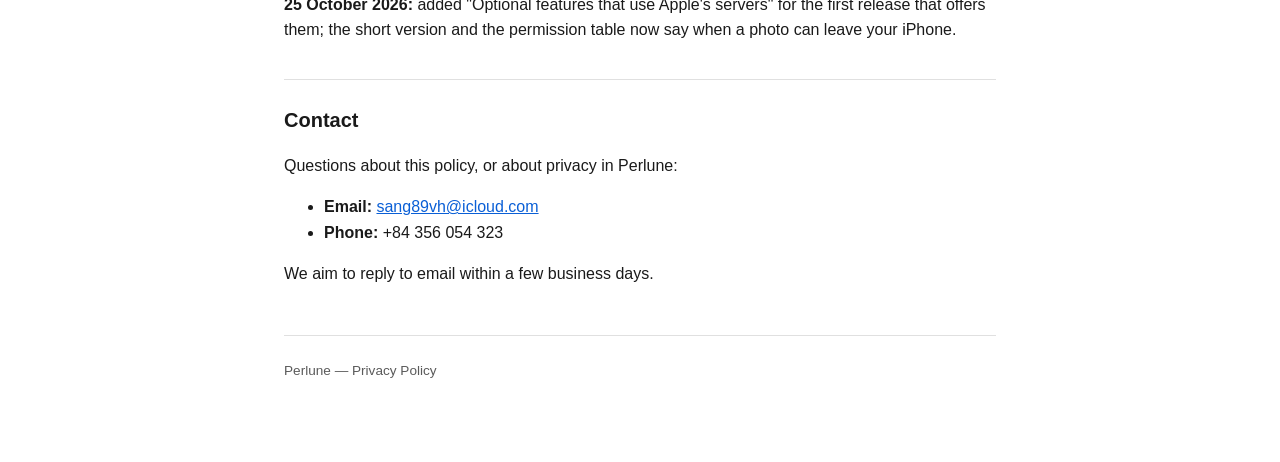
==== commit 05c52c3c: "Privacy policy: list Check before sharing with the photo features Co-Authored-By: Claude Opus 5.5 <n" ====
--- a/privacy-policy.html
+++ b/privacy-policy.html
@@ -39,7 +39,7 @@
 <thead><tr><th>Feature</th><th>What is sent</th><th>Where</th><th>When</th></tr></thead>
 <tbody>
 <tr><td>Edit by sentence, Describe a preset, Describe a layout, Ask the editor</td><td>The sentence you type, with the numbers it needs (your current adjustment levels, or the names and settings of your own presets and filters when you search them). Never your photo</td><td>Apple's Private Cloud Compute</td><td>Only after you agree on a one-time consent screen</td></tr>
-<tr><td>Suggest from this photo, Describe this photo</td><td>The photo, made smaller (at most 1024 pixels) and with its location and all other metadata removed; for a suggestion, the names and settings of your presets</td><td>Answered on your iPhone when it can; otherwise Apple's Private Cloud Compute</td><td>Only after you agree on a separate one-time consent screen for photos</td></tr>
+<tr><td>Suggest from this photo, Describe this photo, Check before sharing</td><td>The photo, made smaller (at most 1024 pixels) and with its location and all other metadata removed; for a suggestion, the names and settings of your presets</td><td>Answered on your iPhone when it can; otherwise Apple's Private Cloud Compute</td><td>Only after you agree on a separate one-time consent screen for photos</td></tr>
 <tr><td>Image Playground stickers, backgrounds, backdrops and cover art</td><td>What you type or pick in Apple's Image Playground screen (personalization from your photo library is turned off)</td><td>Apple</td><td>Only after you agree on a one-time consent screen</td></tr>
 </tbody></table></div>
 <ul>
